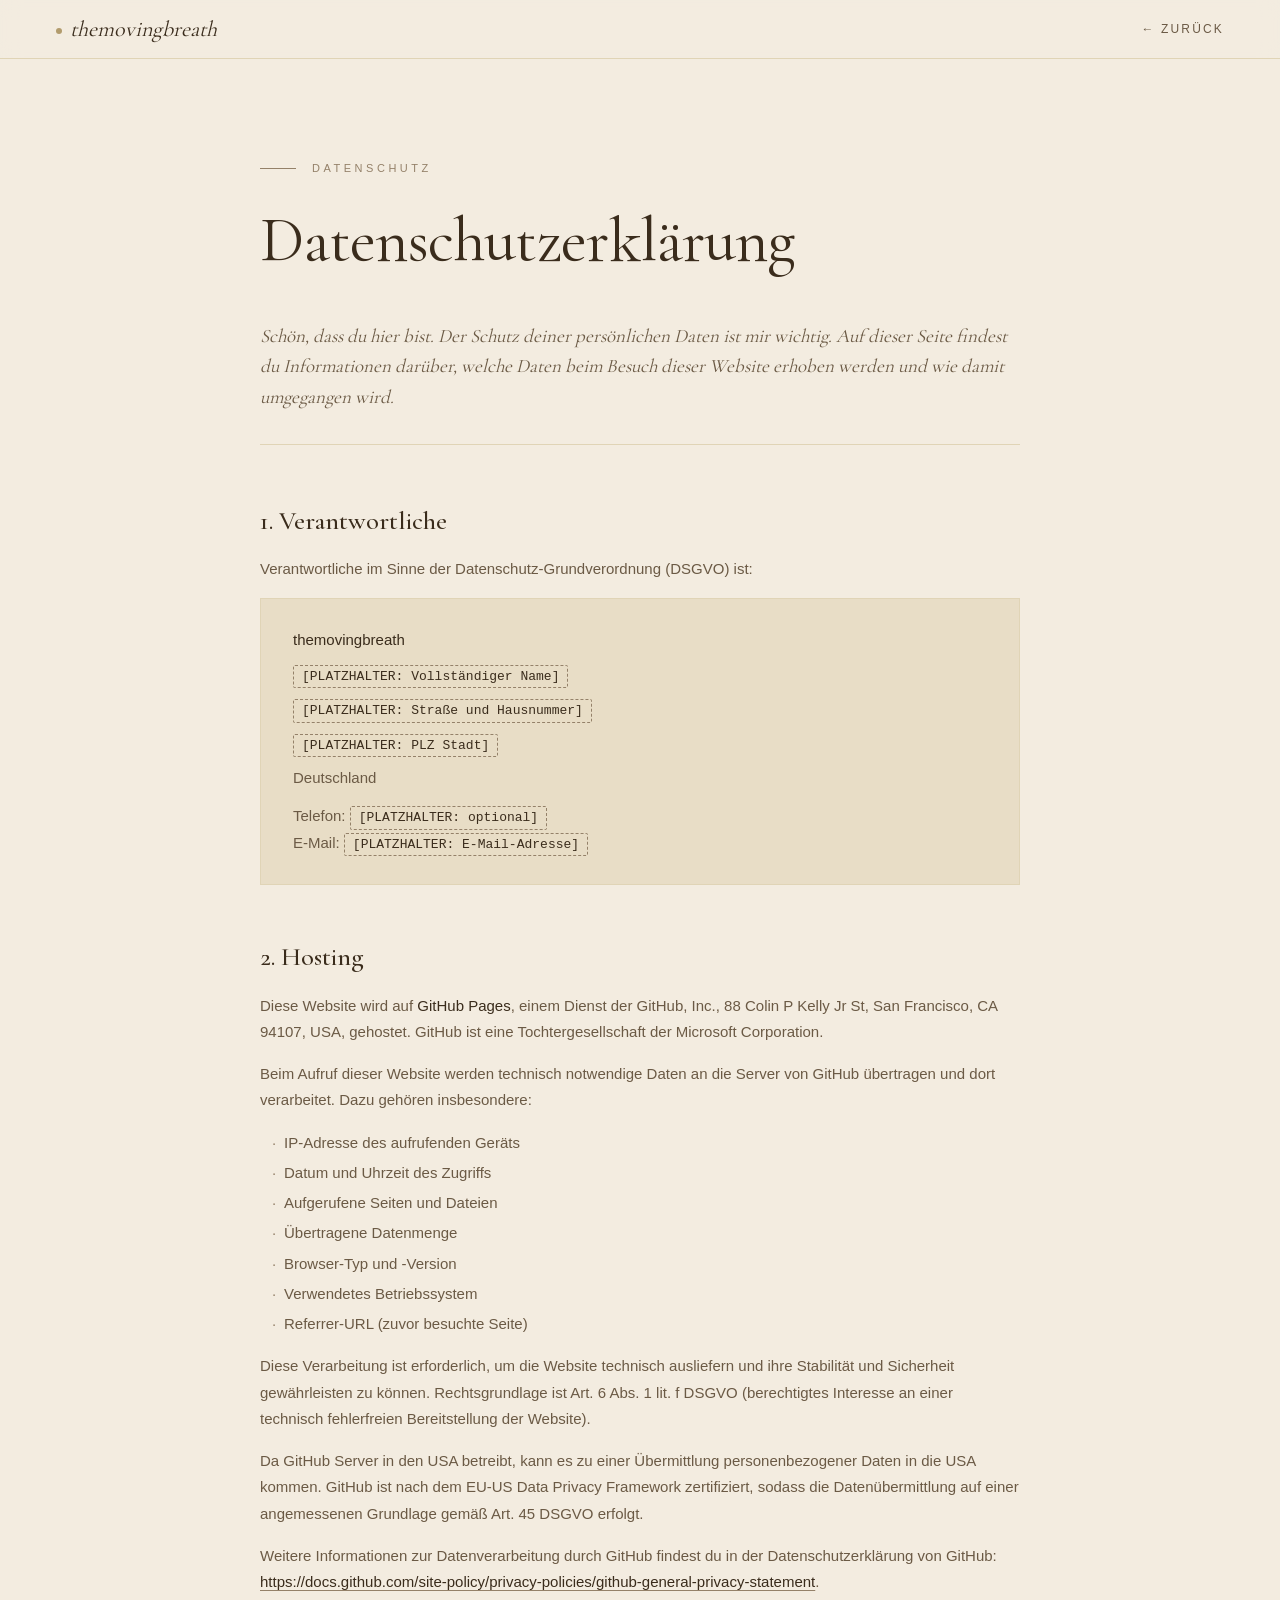
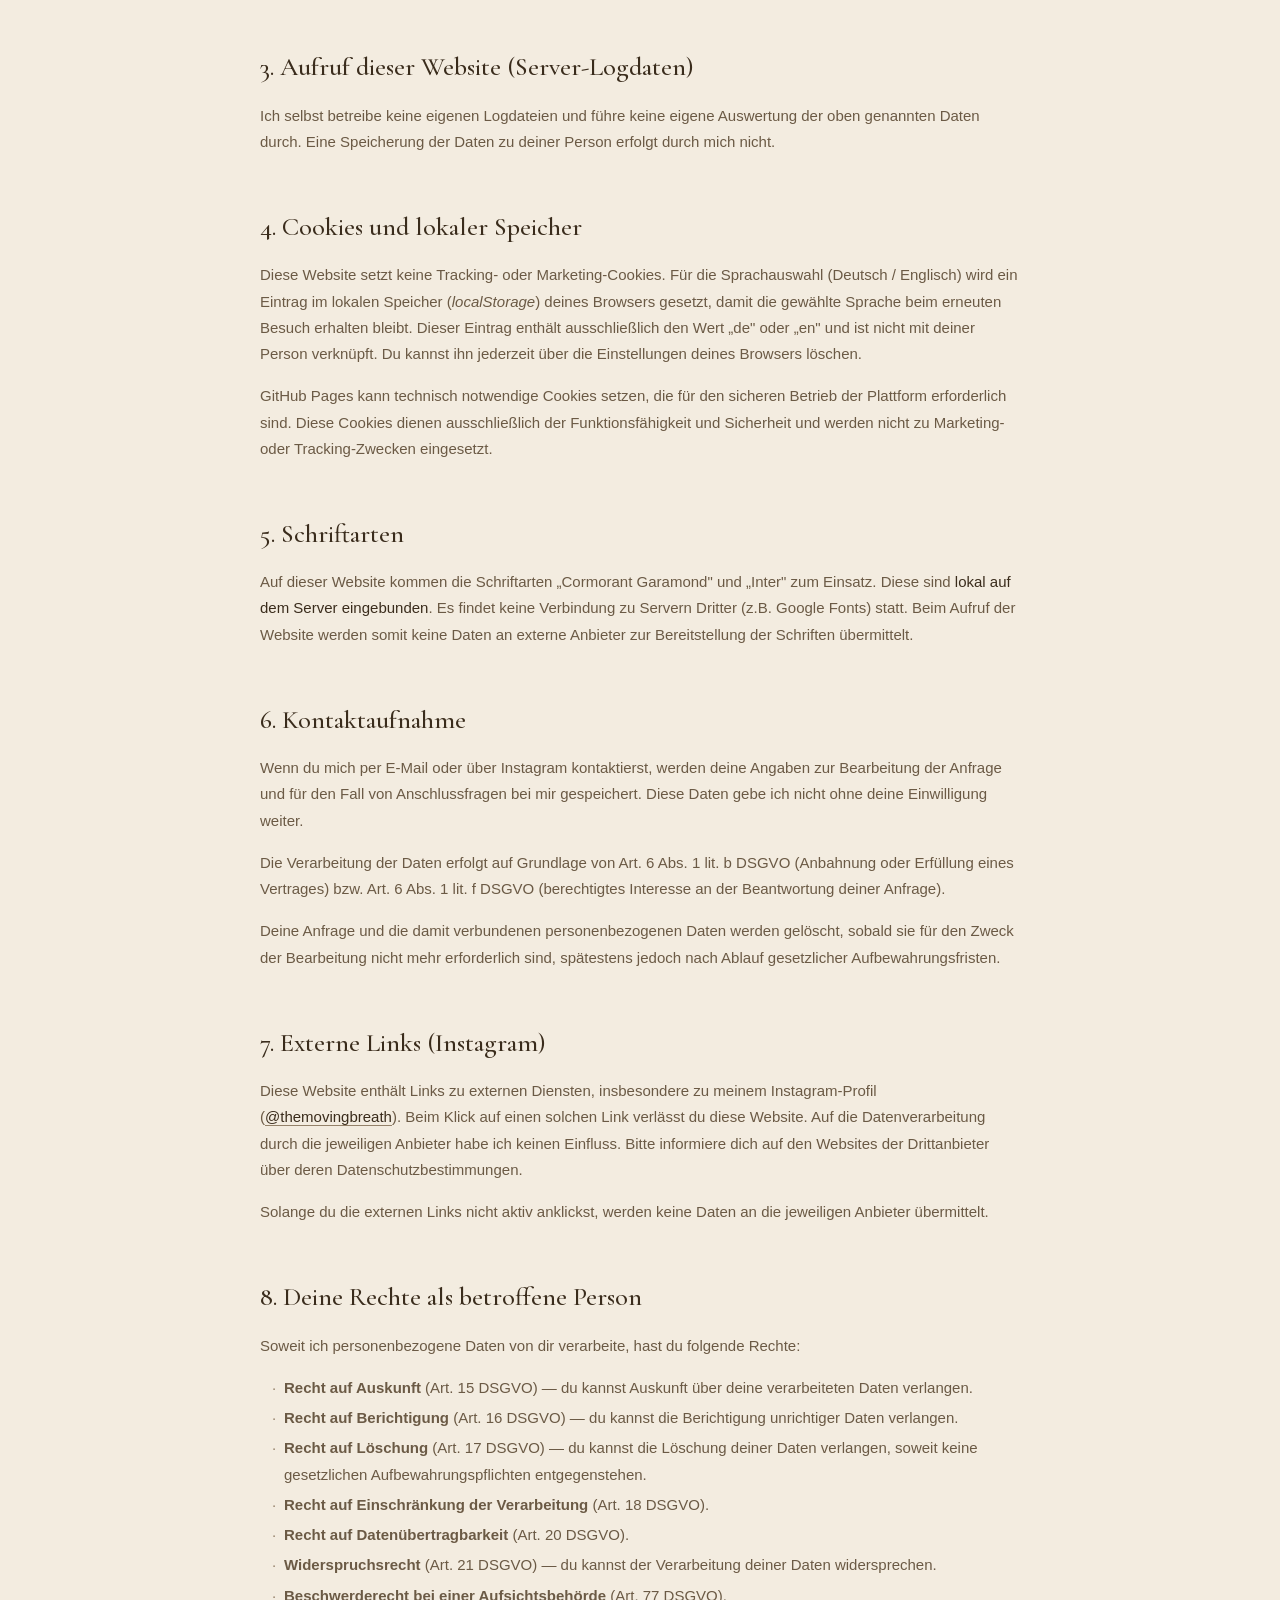
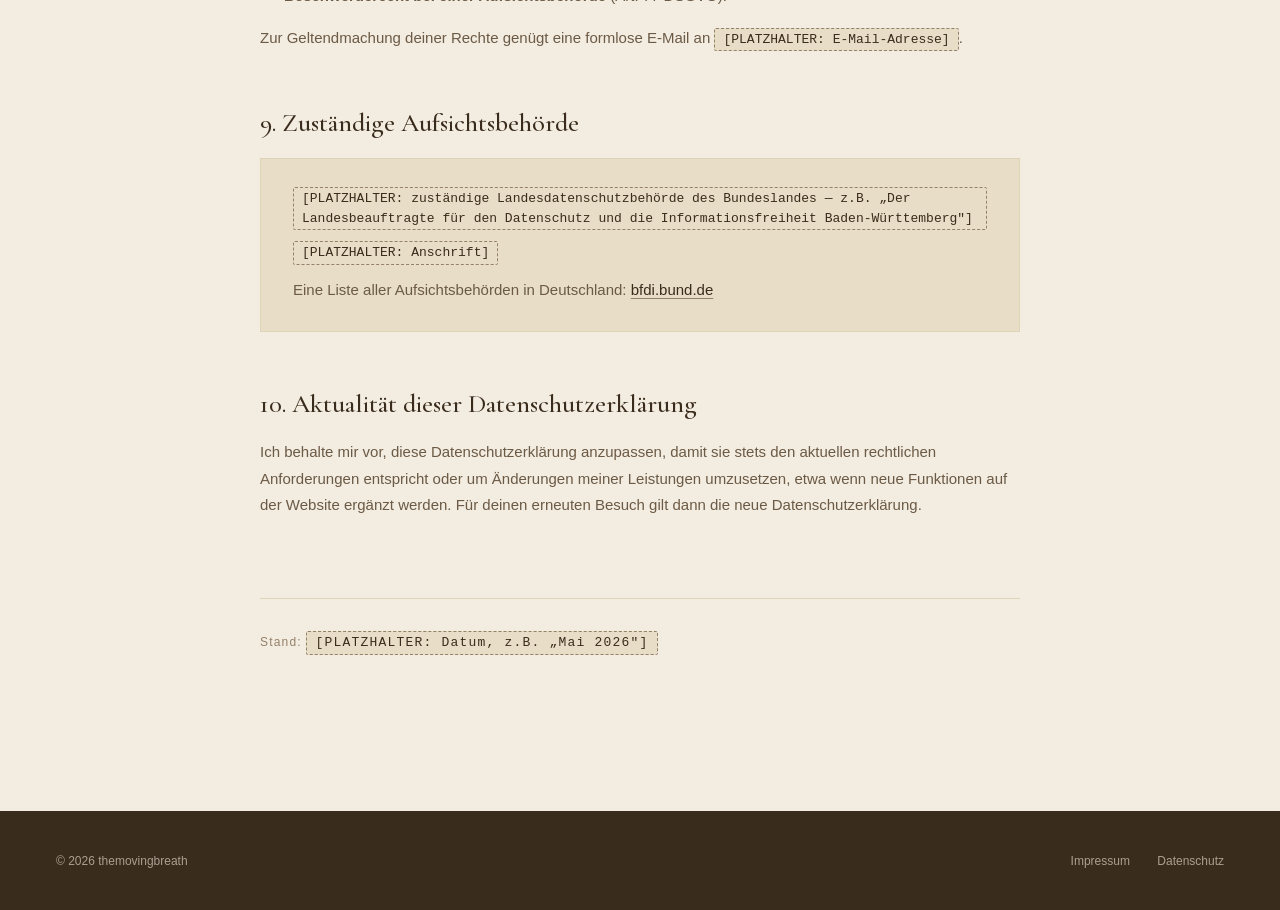
==== datenschutz.html @ 84fab608 "Initial commit: themovingbreath landing page Static GitHub Pages site for Lu's yoga & breathwork cla" ====
<!DOCTYPE html>
<html lang="de">
<head>
<meta charset="UTF-8" />
<meta name="viewport" content="width=device-width, initial-scale=1.0" />
<title>Datenschutzerklärung — themovingbreath</title>
<style>
  @font-face { font-family: 'Cormorant Garamond'; font-style: normal; font-weight: 400; font-display: swap; src: url('fonts/cormorant-garamond-400.woff2') format('woff2'); }
  @font-face { font-family: 'Cormorant Garamond'; font-style: normal; font-weight: 500; font-display: swap; src: url('fonts/cormorant-garamond-500.woff2') format('woff2'); }
  @font-face { font-family: 'Cormorant Garamond'; font-style: normal; font-weight: 600; font-display: swap; src: url('fonts/cormorant-garamond-600.woff2') format('woff2'); }
  @font-face { font-family: 'Inter'; font-style: normal; font-weight: 300; font-display: swap; src: url('fonts/inter-300.woff2') format('woff2'); }
  @font-face { font-family: 'Inter'; font-style: normal; font-weight: 400; font-display: swap; src: url('fonts/inter-400.woff2') format('woff2'); }
  @font-face { font-family: 'Inter'; font-style: normal; font-weight: 500; font-display: swap; src: url('fonts/inter-500.woff2') format('woff2'); }

  :root {
    --paper:       #f3ece0;
    --paper-warm:  #e8ddc6;
    --tan:         #b29c6d;
    --ink:         #3a2c1c;
    --ink-soft:    #6b5a45;
    --ink-mute:    #948169;
    --line-soft:   #e0d4b6;
  }

  * { margin: 0; padding: 0; box-sizing: border-box; }

  body {
    font-family: 'Inter', sans-serif;
    background: var(--paper);
    color: var(--ink);
    line-height: 1.7;
    font-weight: 300;
    min-height: 100vh;
    display: flex;
    flex-direction: column;
  }

  body::before {
    content: '';
    position: fixed;
    inset: 0;
    pointer-events: none;
    opacity: 0.32;
    background-image: url("data:image/svg+xml,%3Csvg viewBox='0 0 200 200' xmlns='http://www.w3.org/2000/svg'%3E%3Cfilter id='n'%3E%3CfeTurbulence type='fractalNoise' baseFrequency='0.9' numOctaves='2' stitchTiles='stitch'/%3E%3CfeColorMatrix values='0 0 0 0 0.22 0 0 0 0 0.17 0 0 0 0 0.11 0 0 0 0.05 0'/%3E%3Crect width='100%25' height='100%25' filter='url(%23n)'/%3E%3C/svg%3E");
    z-index: 1;
  }

  .wordmark {
    font-family: 'Cormorant Garamond', serif;
    font-style: italic;
    font-weight: 400;
    font-size: 22px;
    color: var(--ink);
    text-decoration: none;
    display: inline-flex;
    align-items: baseline;
    gap: 4px;
    line-height: 1;
  }

  .wordmark::before {
    content: '';
    display: inline-block;
    width: 6px;
    height: 6px;
    border-radius: 50%;
    background: var(--tan);
    transform: translateY(-2px);
    margin-right: 4px;
  }

  header {
    position: sticky;
    top: 0;
    z-index: 100;
    padding: 18px 56px;
    display: flex;
    justify-content: space-between;
    align-items: center;
    backdrop-filter: blur(10px);
    background: rgba(243, 236, 224, 0.86);
    border-bottom: 1px solid var(--line-soft);
  }

  .nav-back {
    color: var(--ink-soft);
    text-decoration: none;
    font-size: 12px;
    letter-spacing: 0.18em;
    text-transform: uppercase;
    font-weight: 400;
    transition: color 0.3s ease;
    display: inline-flex;
    align-items: center;
    gap: 8px;
  }

  .nav-back:hover { color: var(--ink); }

  main {
    flex: 1;
    padding: 100px 56px 140px;
    position: relative;
    z-index: 2;
  }

  .legal-container { max-width: 760px; margin: 0 auto; }

  .legal-eyebrow {
    font-size: 11px;
    letter-spacing: 0.32em;
    text-transform: uppercase;
    color: var(--ink-mute);
    margin-bottom: 28px;
    display: flex;
    align-items: center;
    gap: 16px;
  }

  .legal-eyebrow::before {
    content: '';
    width: 36px;
    height: 1px;
    background: var(--ink-mute);
  }

  h1 {
    font-family: 'Cormorant Garamond', serif;
    font-weight: 400;
    font-size: clamp(44px, 5.5vw, 64px);
    line-height: 1.05;
    letter-spacing: -0.015em;
    color: var(--ink);
    margin-bottom: 48px;
  }

  .intro {
    font-family: 'Cormorant Garamond', serif;
    font-style: italic;
    font-size: 19px;
    line-height: 1.6;
    color: var(--ink-soft);
    margin-bottom: 60px;
    padding-bottom: 32px;
    border-bottom: 1px solid var(--line-soft);
  }

  h2 {
    font-family: 'Cormorant Garamond', serif;
    font-weight: 500;
    font-size: 26px;
    color: var(--ink);
    margin-top: 56px;
    margin-bottom: 20px;
    line-height: 1.2;
  }

  h2:first-of-type { margin-top: 0; }

  p {
    font-size: 15px;
    line-height: 1.75;
    color: var(--ink-soft);
    margin-bottom: 16px;
  }

  p strong { color: var(--ink); font-weight: 500; }

  ul {
    list-style: none;
    margin-bottom: 16px;
    padding-left: 4px;
  }

  ul li {
    font-size: 15px;
    line-height: 1.75;
    color: var(--ink-soft);
    padding-left: 20px;
    position: relative;
    margin-bottom: 4px;
  }

  ul li::before {
    content: '·';
    position: absolute;
    left: 8px;
    color: var(--ink-mute);
  }

  .placeholder {
    background: var(--paper-warm);
    border: 1px dashed var(--ink-mute);
    padding: 1px 8px;
    font-family: 'Inter', monospace;
    font-size: 13px;
    color: var(--ink);
    border-radius: 2px;
    display: inline-block;
    line-height: 1.5;
  }

  .legal-block {
    padding: 28px 32px;
    background: var(--paper-warm);
    border: 1px solid var(--line-soft);
    margin-bottom: 24px;
  }

  .legal-block p { margin-bottom: 8px; }
  .legal-block p:last-child { margin-bottom: 0; }

  a {
    color: var(--ink);
    text-decoration: underline;
    text-decoration-color: var(--ink-mute);
    text-underline-offset: 3px;
    transition: text-decoration-color 0.3s ease;
  }

  a:hover { text-decoration-color: var(--ink); }

  .last-update {
    margin-top: 80px;
    padding-top: 32px;
    border-top: 1px solid var(--line-soft);
    font-size: 12px;
    color: var(--ink-mute);
    letter-spacing: 0.1em;
  }

  footer {
    background: var(--ink);
    color: var(--paper);
    padding: 40px 56px;
    position: relative;
    z-index: 2;
    font-size: 12px;
    color: rgba(243, 236, 224, 0.6);
    display: flex;
    justify-content: space-between;
    align-items: center;
  }

  footer a {
    color: rgba(243, 236, 224, 0.6);
    text-decoration: none;
    margin-left: 24px;
  }

  footer a:hover { color: var(--paper); }

  @media (max-width: 700px) {
    header { padding: 14px 24px; }
    main { padding: 60px 24px 80px; }
    h1 { font-size: 36px; margin-bottom: 32px; }
    h2 { font-size: 22px; margin-top: 40px; }
    .intro { font-size: 17px; }
    .legal-block { padding: 20px 22px; }
    footer { padding: 24px; flex-direction: column; gap: 12px; text-align: center; }
    footer a { margin: 0 12px; }
  }
</style>
</head>
<body>

<header>
  <a href="index.html" class="wordmark">themovingbreath</a>
  <a href="index.html" class="nav-back">← Zurück</a>
</header>

<main>
  <div class="legal-container">
    <div class="legal-eyebrow">Datenschutz</div>
    <h1>Datenschutz&shy;erklärung</h1>

    <p class="intro">
      Schön, dass du hier bist. Der Schutz deiner persönlichen Daten ist mir wichtig. Auf dieser Seite findest du Informationen darüber, welche Daten beim Besuch dieser Website erhoben werden und wie damit umgegangen wird.
    </p>

    <h2>1. Verantwortliche</h2>
    <p>
      Verantwortliche im Sinne der Datenschutz-Grundverordnung (DSGVO) ist:
    </p>
    <div class="legal-block">
      <p><strong>themovingbreath</strong></p>
      <p><span class="placeholder">[PLATZHALTER: Vollständiger Name]</span></p>
      <p><span class="placeholder">[PLATZHALTER: Straße und Hausnummer]</span></p>
      <p><span class="placeholder">[PLATZHALTER: PLZ Stadt]</span></p>
      <p>Deutschland</p>
      <p style="margin-top: 12px;">
        Telefon: <span class="placeholder">[PLATZHALTER: optional]</span><br>
        E-Mail: <span class="placeholder">[PLATZHALTER: E-Mail-Adresse]</span>
      </p>
    </div>

    <h2>2. Hosting</h2>
    <p>
      Diese Website wird auf <strong>GitHub Pages</strong>, einem Dienst der GitHub, Inc., 88 Colin P Kelly Jr St, San Francisco, CA 94107, USA, gehostet. GitHub ist eine Tochtergesellschaft der Microsoft Corporation.
    </p>
    <p>
      Beim Aufruf dieser Website werden technisch notwendige Daten an die Server von GitHub übertragen und dort verarbeitet. Dazu gehören insbesondere:
    </p>
    <ul>
      <li>IP-Adresse des aufrufenden Geräts</li>
      <li>Datum und Uhrzeit des Zugriffs</li>
      <li>Aufgerufene Seiten und Dateien</li>
      <li>Übertragene Datenmenge</li>
      <li>Browser-Typ und -Version</li>
      <li>Verwendetes Betriebssystem</li>
      <li>Referrer-URL (zuvor besuchte Seite)</li>
    </ul>
    <p>
      Diese Verarbeitung ist erforderlich, um die Website technisch ausliefern und ihre Stabilität und Sicherheit gewährleisten zu können. Rechtsgrundlage ist Art. 6 Abs. 1 lit. f DSGVO (berechtigtes Interesse an einer technisch fehlerfreien Bereitstellung der Website).
    </p>
    <p>
      Da GitHub Server in den USA betreibt, kann es zu einer Übermittlung personenbezogener Daten in die USA kommen. GitHub ist nach dem EU-US Data Privacy Framework zertifiziert, sodass die Datenübermittlung auf einer angemessenen Grundlage gemäß Art. 45 DSGVO erfolgt.
    </p>
    <p>
      Weitere Informationen zur Datenverarbeitung durch GitHub findest du in der Datenschutzerklärung von GitHub:
      <a href="https://docs.github.com/site-policy/privacy-policies/github-general-privacy-statement" target="_blank" rel="noopener">https://docs.github.com/site-policy/privacy-policies/github-general-privacy-statement</a>.
    </p>

    <h2>3. Aufruf dieser Website (Server-Logdaten)</h2>
    <p>
      Ich selbst betreibe keine eigenen Logdateien und führe keine eigene Auswertung der oben genannten Daten durch. Eine Speicherung der Daten zu deiner Person erfolgt durch mich nicht.
    </p>

    <h2>4. Cookies und lokaler Speicher</h2>
    <p>
      Diese Website setzt keine Tracking- oder Marketing-Cookies. Für die Sprachauswahl (Deutsch / Englisch) wird ein Eintrag im lokalen Speicher (<em>localStorage</em>) deines Browsers gesetzt, damit die gewählte Sprache beim erneuten Besuch erhalten bleibt. Dieser Eintrag enthält ausschließlich den Wert „de" oder „en" und ist nicht mit deiner Person verknüpft. Du kannst ihn jederzeit über die Einstellungen deines Browsers löschen.
    </p>
    <p>
      GitHub Pages kann technisch notwendige Cookies setzen, die für den sicheren Betrieb der Plattform erforderlich sind. Diese Cookies dienen ausschließlich der Funktionsfähigkeit und Sicherheit und werden nicht zu Marketing- oder Tracking-Zwecken eingesetzt.
    </p>

    <h2>5. Schriftarten</h2>
    <p>
      Auf dieser Website kommen die Schriftarten „Cormorant Garamond" und „Inter" zum Einsatz. Diese sind <strong>lokal auf dem Server eingebunden</strong>. Es findet keine Verbindung zu Servern Dritter (z.B. Google Fonts) statt. Beim Aufruf der Website werden somit keine Daten an externe Anbieter zur Bereitstellung der Schriften übermittelt.
    </p>

    <h2>6. Kontaktaufnahme</h2>
    <p>
      Wenn du mich per E-Mail oder über Instagram kontaktierst, werden deine Angaben zur Bearbeitung der Anfrage und für den Fall von Anschlussfragen bei mir gespeichert. Diese Daten gebe ich nicht ohne deine Einwilligung weiter.
    </p>
    <p>
      Die Verarbeitung der Daten erfolgt auf Grundlage von Art. 6 Abs. 1 lit. b DSGVO (Anbahnung oder Erfüllung eines Vertrages) bzw. Art. 6 Abs. 1 lit. f DSGVO (berechtigtes Interesse an der Beantwortung deiner Anfrage).
    </p>
    <p>
      Deine Anfrage und die damit verbundenen personenbezogenen Daten werden gelöscht, sobald sie für den Zweck der Bearbeitung nicht mehr erforderlich sind, spätestens jedoch nach Ablauf gesetzlicher Aufbewahrungsfristen.
    </p>

    <h2>7. Externe Links (Instagram)</h2>
    <p>
      Diese Website enthält Links zu externen Diensten, insbesondere zu meinem Instagram-Profil (<a href="https://www.instagram.com/themovingbreath/" target="_blank" rel="noopener">@themovingbreath</a>). Beim Klick auf einen solchen Link verlässt du diese Website. Auf die Datenverarbeitung durch die jeweiligen Anbieter habe ich keinen Einfluss. Bitte informiere dich auf den Websites der Drittanbieter über deren Datenschutzbestimmungen.
    </p>
    <p>
      Solange du die externen Links nicht aktiv anklickst, werden keine Daten an die jeweiligen Anbieter übermittelt.
    </p>

    <h2>8. Deine Rechte als betroffene Person</h2>
    <p>
      Soweit ich personenbezogene Daten von dir verarbeite, hast du folgende Rechte:
    </p>
    <ul>
      <li><strong>Recht auf Auskunft</strong> (Art. 15 DSGVO) — du kannst Auskunft über deine verarbeiteten Daten verlangen.</li>
      <li><strong>Recht auf Berichtigung</strong> (Art. 16 DSGVO) — du kannst die Berichtigung unrichtiger Daten verlangen.</li>
      <li><strong>Recht auf Löschung</strong> (Art. 17 DSGVO) — du kannst die Löschung deiner Daten verlangen, soweit keine gesetzlichen Aufbewahrungspflichten entgegenstehen.</li>
      <li><strong>Recht auf Einschränkung der Verarbeitung</strong> (Art. 18 DSGVO).</li>
      <li><strong>Recht auf Datenübertragbarkeit</strong> (Art. 20 DSGVO).</li>
      <li><strong>Widerspruchsrecht</strong> (Art. 21 DSGVO) — du kannst der Verarbeitung deiner Daten widersprechen.</li>
      <li><strong>Beschwerderecht bei einer Aufsichtsbehörde</strong> (Art. 77 DSGVO).</li>
    </ul>
    <p>
      Zur Geltendmachung deiner Rechte genügt eine formlose E-Mail an <span class="placeholder">[PLATZHALTER: E-Mail-Adresse]</span>.
    </p>

    <h2>9. Zuständige Aufsichtsbehörde</h2>
    <div class="legal-block">
      <p><span class="placeholder">[PLATZHALTER: zuständige Landesdatenschutzbehörde des Bundeslandes — z.B. „Der Landesbeauftragte für den Datenschutz und die Informationsfreiheit Baden-Württemberg"]</span></p>
      <p><span class="placeholder">[PLATZHALTER: Anschrift]</span></p>
      <p style="margin-top: 12px;">
        Eine Liste aller Aufsichtsbehörden in Deutschland: <a href="https://www.bfdi.bund.de/DE/Service/Anschriften/Laender/Laender-node.html" target="_blank" rel="noopener">bfdi.bund.de</a>
      </p>
    </div>

    <h2>10. Aktualität dieser Datenschutzerklärung</h2>
    <p>
      Ich behalte mir vor, diese Datenschutzerklärung anzupassen, damit sie stets den aktuellen rechtlichen Anforderungen entspricht oder um Änderungen meiner Leistungen umzusetzen, etwa wenn neue Funktionen auf der Website ergänzt werden. Für deinen erneuten Besuch gilt dann die neue Datenschutzerklärung.
    </p>

    <p class="last-update">
      Stand: <span class="placeholder">[PLATZHALTER: Datum, z.B. „Mai 2026"]</span>
    </p>
  </div>
</main>

<footer>
  <span>© 2026 themovingbreath</span>
  <span>
    <a href="impressum.html">Impressum</a>
    <a href="datenschutz.html">Datenschutz</a>
  </span>
</footer>

</body>
</html>
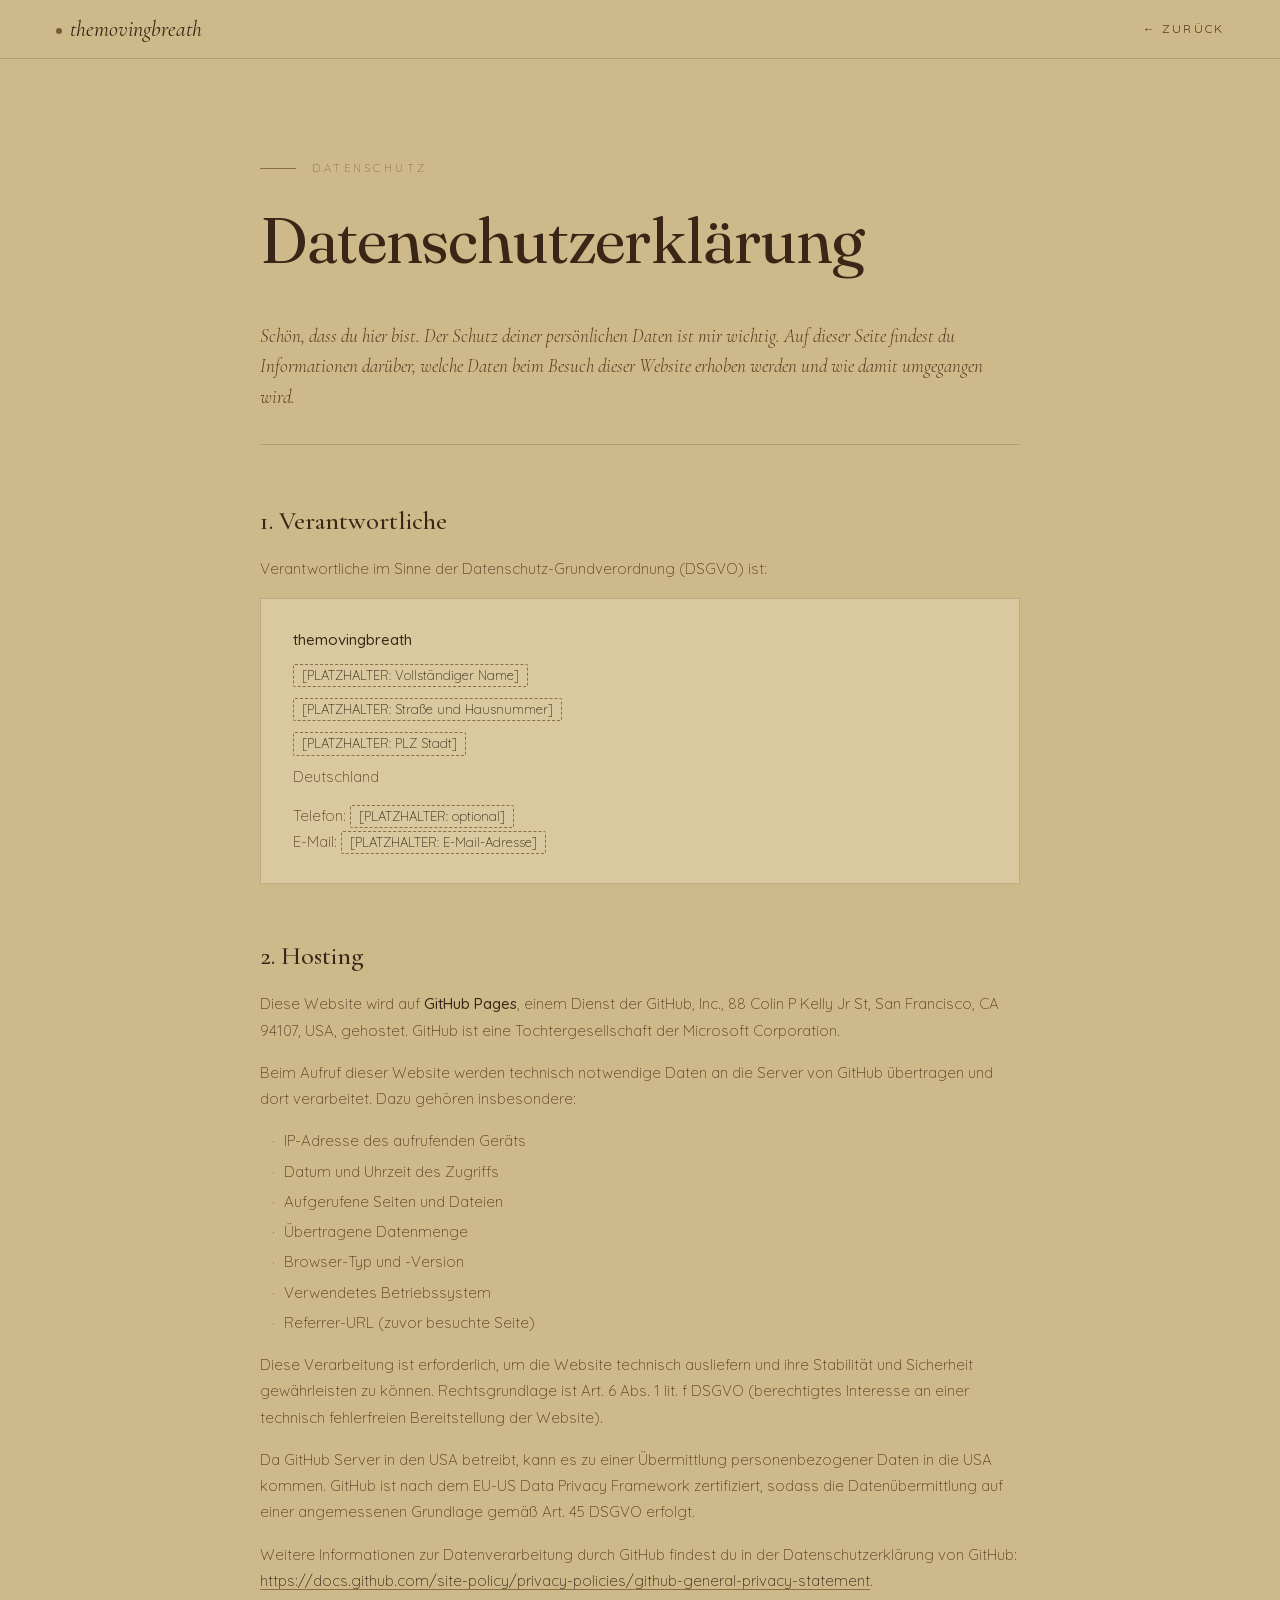
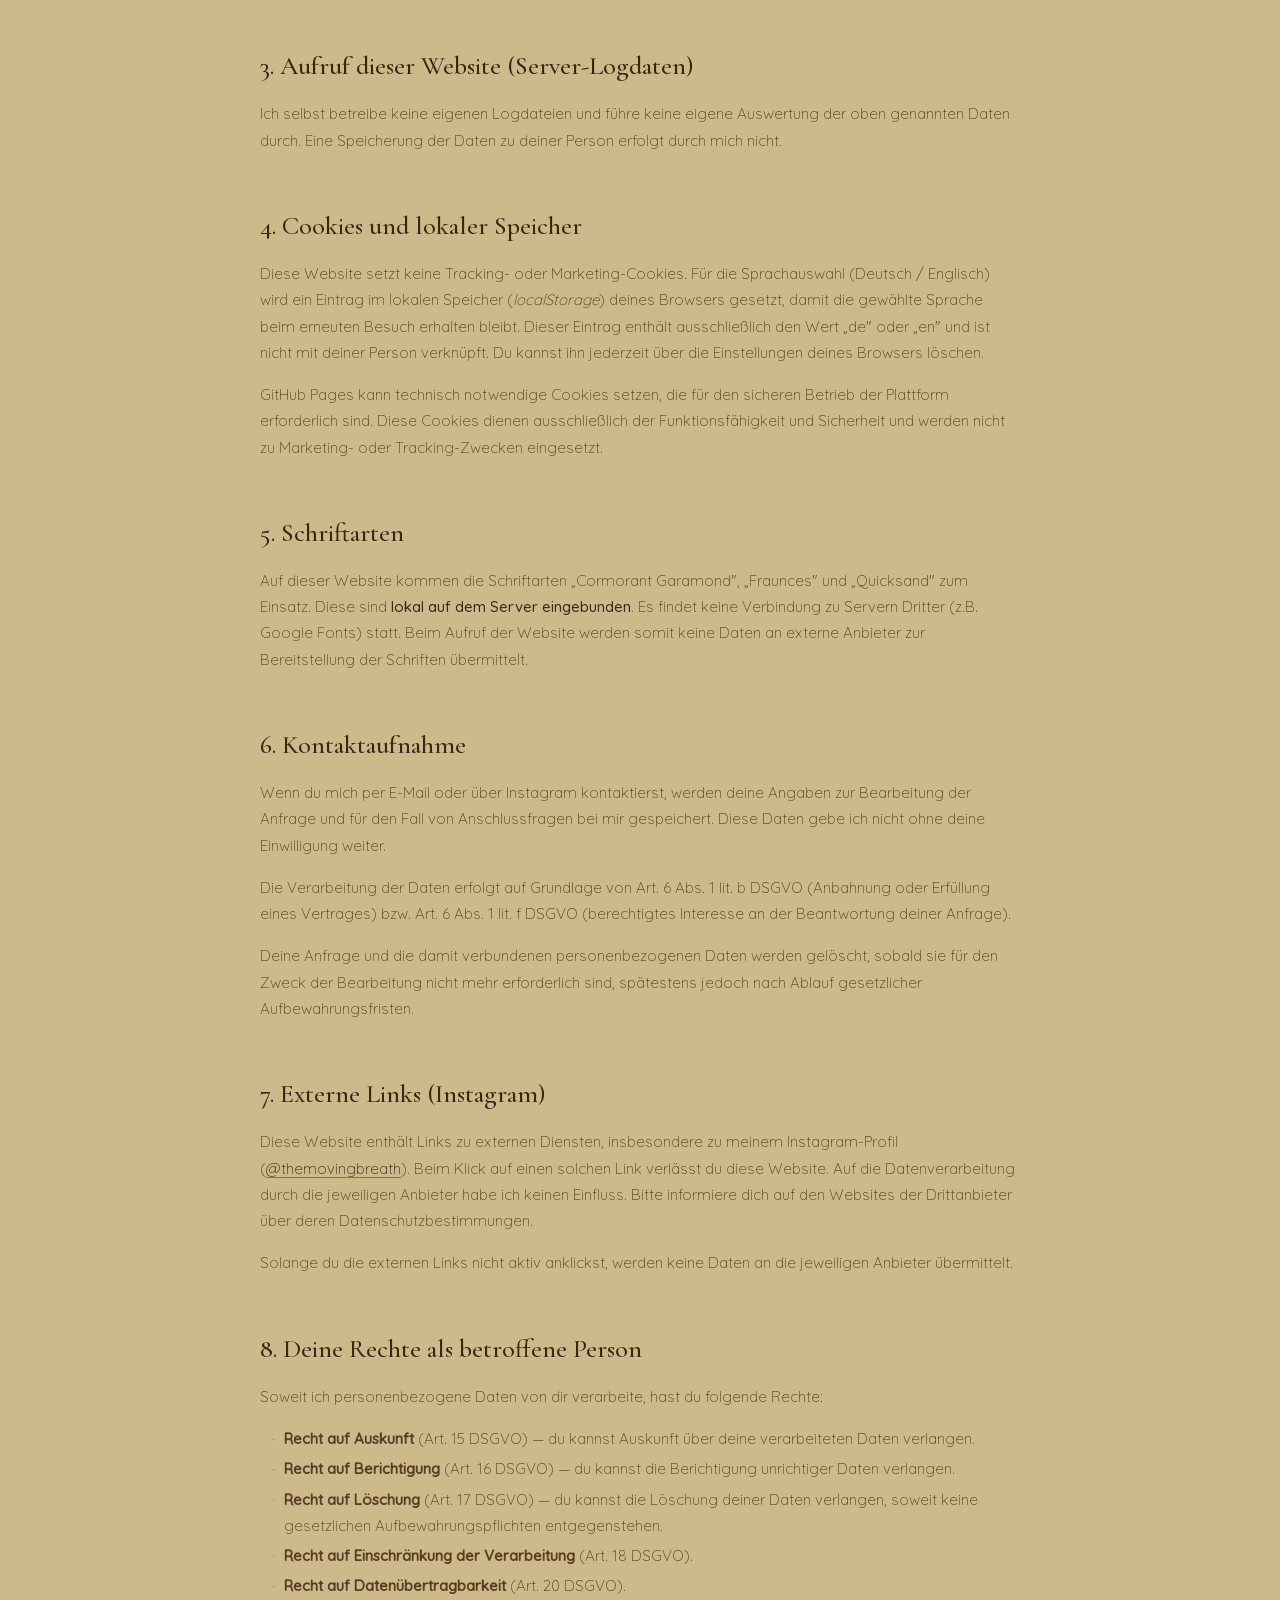
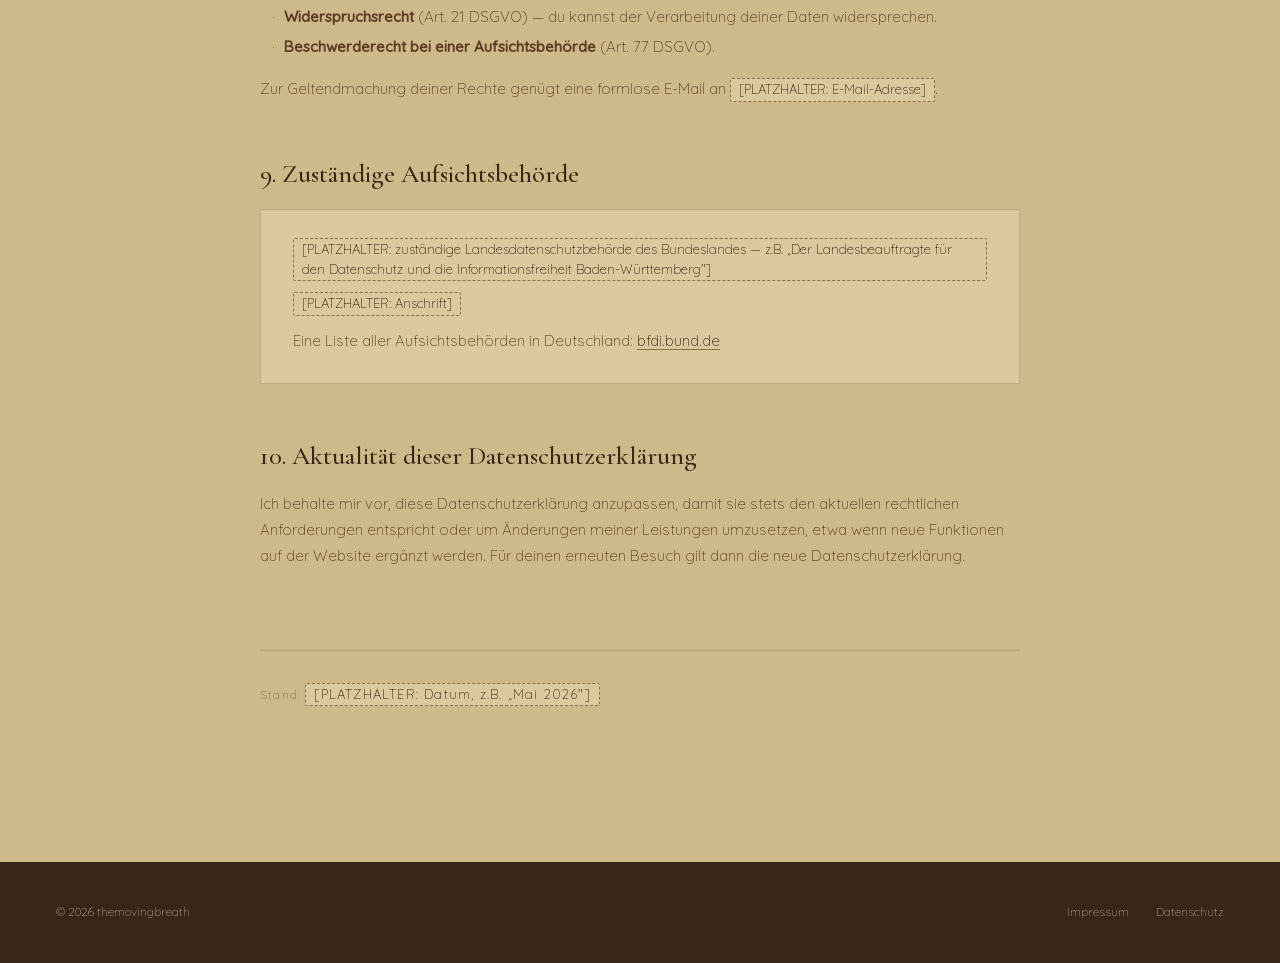
==== commit 66df4040: "Aktuelle Website-Version: selbst gehostete Fonts, neue Bilder, Rechtsseiten angepasst - index.html a" ====
--- a/datenschutz.html
+++ b/datenschutz.html
@@ -4,28 +4,47 @@
 <meta charset="UTF-8" />
 <meta name="viewport" content="width=device-width, initial-scale=1.0" />
 <title>Datenschutzerklärung — themovingbreath</title>
+<link rel="icon" type="image/png" href="files/logo.png" />
 <style>
-  @font-face { font-family: 'Cormorant Garamond'; font-style: normal; font-weight: 400; font-display: swap; src: url('fonts/cormorant-garamond-400.woff2') format('woff2'); }
-  @font-face { font-family: 'Cormorant Garamond'; font-style: normal; font-weight: 500; font-display: swap; src: url('fonts/cormorant-garamond-500.woff2') format('woff2'); }
-  @font-face { font-family: 'Cormorant Garamond'; font-style: normal; font-weight: 600; font-display: swap; src: url('fonts/cormorant-garamond-600.woff2') format('woff2'); }
-  @font-face { font-family: 'Inter'; font-style: normal; font-weight: 300; font-display: swap; src: url('fonts/inter-300.woff2') format('woff2'); }
-  @font-face { font-family: 'Inter'; font-style: normal; font-weight: 400; font-display: swap; src: url('fonts/inter-400.woff2') format('woff2'); }
-  @font-face { font-family: 'Inter'; font-style: normal; font-weight: 500; font-display: swap; src: url('fonts/inter-500.woff2') format('woff2'); }
+@font-face{font-family:'Cormorant Garamond';font-style:italic;font-weight:300;font-display:swap;src:url('fonts/cormorant-garamond-300-italic-latin-ext.woff2') format('woff2');unicode-range:U+0100-02BA, U+02BD-02C5, U+02C7-02CC, U+02CE-02D7, U+02DD-02FF, U+0304, U+0308, U+0329, U+1D00-1DBF, U+1E00-1E9F, U+1EF2-1EFF, U+2020, U+20A0-20AB, U+20AD-20C0, U+2113, U+2C60-2C7F, U+A720-A7FF;}
+@font-face{font-family:'Cormorant Garamond';font-style:italic;font-weight:300;font-display:swap;src:url('fonts/cormorant-garamond-300-italic-latin.woff2') format('woff2');unicode-range:U+0000-00FF, U+0131, U+0152-0153, U+02BB-02BC, U+02C6, U+02DA, U+02DC, U+0304, U+0308, U+0329, U+2000-206F, U+20AC, U+2122, U+2191, U+2193, U+2212, U+2215, U+FEFF, U+FFFD;}
+@font-face{font-family:'Cormorant Garamond';font-style:italic;font-weight:400;font-display:swap;src:url('fonts/cormorant-garamond-400-italic-latin-ext.woff2') format('woff2');unicode-range:U+0100-02BA, U+02BD-02C5, U+02C7-02CC, U+02CE-02D7, U+02DD-02FF, U+0304, U+0308, U+0329, U+1D00-1DBF, U+1E00-1E9F, U+1EF2-1EFF, U+2020, U+20A0-20AB, U+20AD-20C0, U+2113, U+2C60-2C7F, U+A720-A7FF;}
+@font-face{font-family:'Cormorant Garamond';font-style:italic;font-weight:400;font-display:swap;src:url('fonts/cormorant-garamond-400-italic-latin.woff2') format('woff2');unicode-range:U+0000-00FF, U+0131, U+0152-0153, U+02BB-02BC, U+02C6, U+02DA, U+02DC, U+0304, U+0308, U+0329, U+2000-206F, U+20AC, U+2122, U+2191, U+2193, U+2212, U+2215, U+FEFF, U+FFFD;}
+@font-face{font-family:'Cormorant Garamond';font-style:normal;font-weight:300;font-display:swap;src:url('fonts/cormorant-garamond-300-normal-latin-ext.woff2') format('woff2');unicode-range:U+0100-02BA, U+02BD-02C5, U+02C7-02CC, U+02CE-02D7, U+02DD-02FF, U+0304, U+0308, U+0329, U+1D00-1DBF, U+1E00-1E9F, U+1EF2-1EFF, U+2020, U+20A0-20AB, U+20AD-20C0, U+2113, U+2C60-2C7F, U+A720-A7FF;}
+@font-face{font-family:'Cormorant Garamond';font-style:normal;font-weight:300;font-display:swap;src:url('fonts/cormorant-garamond-300-normal-latin.woff2') format('woff2');unicode-range:U+0000-00FF, U+0131, U+0152-0153, U+02BB-02BC, U+02C6, U+02DA, U+02DC, U+0304, U+0308, U+0329, U+2000-206F, U+20AC, U+2122, U+2191, U+2193, U+2212, U+2215, U+FEFF, U+FFFD;}
+@font-face{font-family:'Cormorant Garamond';font-style:normal;font-weight:400;font-display:swap;src:url('fonts/cormorant-garamond-400-normal-latin-ext.woff2') format('woff2');unicode-range:U+0100-02BA, U+02BD-02C5, U+02C7-02CC, U+02CE-02D7, U+02DD-02FF, U+0304, U+0308, U+0329, U+1D00-1DBF, U+1E00-1E9F, U+1EF2-1EFF, U+2020, U+20A0-20AB, U+20AD-20C0, U+2113, U+2C60-2C7F, U+A720-A7FF;}
+@font-face{font-family:'Cormorant Garamond';font-style:normal;font-weight:400;font-display:swap;src:url('fonts/cormorant-garamond-400-normal-latin.woff2') format('woff2');unicode-range:U+0000-00FF, U+0131, U+0152-0153, U+02BB-02BC, U+02C6, U+02DA, U+02DC, U+0304, U+0308, U+0329, U+2000-206F, U+20AC, U+2122, U+2191, U+2193, U+2212, U+2215, U+FEFF, U+FFFD;}
+@font-face{font-family:'Cormorant Garamond';font-style:normal;font-weight:500;font-display:swap;src:url('fonts/cormorant-garamond-500-normal-latin-ext.woff2') format('woff2');unicode-range:U+0100-02BA, U+02BD-02C5, U+02C7-02CC, U+02CE-02D7, U+02DD-02FF, U+0304, U+0308, U+0329, U+1D00-1DBF, U+1E00-1E9F, U+1EF2-1EFF, U+2020, U+20A0-20AB, U+20AD-20C0, U+2113, U+2C60-2C7F, U+A720-A7FF;}
+@font-face{font-family:'Cormorant Garamond';font-style:normal;font-weight:500;font-display:swap;src:url('fonts/cormorant-garamond-500-normal-latin.woff2') format('woff2');unicode-range:U+0000-00FF, U+0131, U+0152-0153, U+02BB-02BC, U+02C6, U+02DA, U+02DC, U+0304, U+0308, U+0329, U+2000-206F, U+20AC, U+2122, U+2191, U+2193, U+2212, U+2215, U+FEFF, U+FFFD;}
+@font-face{font-family:'Fraunces';font-style:italic;font-weight:300;font-display:swap;src:url('fonts/fraunces-300-italic-latin-ext.woff2') format('woff2');unicode-range:U+0100-02BA, U+02BD-02C5, U+02C7-02CC, U+02CE-02D7, U+02DD-02FF, U+0304, U+0308, U+0329, U+1D00-1DBF, U+1E00-1E9F, U+1EF2-1EFF, U+2020, U+20A0-20AB, U+20AD-20C0, U+2113, U+2C60-2C7F, U+A720-A7FF;}
+@font-face{font-family:'Fraunces';font-style:italic;font-weight:300;font-display:swap;src:url('fonts/fraunces-300-italic-latin.woff2') format('woff2');unicode-range:U+0000-00FF, U+0131, U+0152-0153, U+02BB-02BC, U+02C6, U+02DA, U+02DC, U+0304, U+0308, U+0329, U+2000-206F, U+20AC, U+2122, U+2191, U+2193, U+2212, U+2215, U+FEFF, U+FFFD;}
+@font-face{font-family:'Fraunces';font-style:normal;font-weight:300;font-display:swap;src:url('fonts/fraunces-300-normal-latin-ext.woff2') format('woff2');unicode-range:U+0100-02BA, U+02BD-02C5, U+02C7-02CC, U+02CE-02D7, U+02DD-02FF, U+0304, U+0308, U+0329, U+1D00-1DBF, U+1E00-1E9F, U+1EF2-1EFF, U+2020, U+20A0-20AB, U+20AD-20C0, U+2113, U+2C60-2C7F, U+A720-A7FF;}
+@font-face{font-family:'Fraunces';font-style:normal;font-weight:300;font-display:swap;src:url('fonts/fraunces-300-normal-latin.woff2') format('woff2');unicode-range:U+0000-00FF, U+0131, U+0152-0153, U+02BB-02BC, U+02C6, U+02DA, U+02DC, U+0304, U+0308, U+0329, U+2000-206F, U+20AC, U+2122, U+2191, U+2193, U+2212, U+2215, U+FEFF, U+FFFD;}
+@font-face{font-family:'Fraunces';font-style:normal;font-weight:400;font-display:swap;src:url('fonts/fraunces-400-normal-latin-ext.woff2') format('woff2');unicode-range:U+0100-02BA, U+02BD-02C5, U+02C7-02CC, U+02CE-02D7, U+02DD-02FF, U+0304, U+0308, U+0329, U+1D00-1DBF, U+1E00-1E9F, U+1EF2-1EFF, U+2020, U+20A0-20AB, U+20AD-20C0, U+2113, U+2C60-2C7F, U+A720-A7FF;}
+@font-face{font-family:'Fraunces';font-style:normal;font-weight:400;font-display:swap;src:url('fonts/fraunces-400-normal-latin.woff2') format('woff2');unicode-range:U+0000-00FF, U+0131, U+0152-0153, U+02BB-02BC, U+02C6, U+02DA, U+02DC, U+0304, U+0308, U+0329, U+2000-206F, U+20AC, U+2122, U+2191, U+2193, U+2212, U+2215, U+FEFF, U+FFFD;}
+@font-face{font-family:'Fraunces';font-style:normal;font-weight:500;font-display:swap;src:url('fonts/fraunces-500-normal-latin-ext.woff2') format('woff2');unicode-range:U+0100-02BA, U+02BD-02C5, U+02C7-02CC, U+02CE-02D7, U+02DD-02FF, U+0304, U+0308, U+0329, U+1D00-1DBF, U+1E00-1E9F, U+1EF2-1EFF, U+2020, U+20A0-20AB, U+20AD-20C0, U+2113, U+2C60-2C7F, U+A720-A7FF;}
+@font-face{font-family:'Fraunces';font-style:normal;font-weight:500;font-display:swap;src:url('fonts/fraunces-500-normal-latin.woff2') format('woff2');unicode-range:U+0000-00FF, U+0131, U+0152-0153, U+02BB-02BC, U+02C6, U+02DA, U+02DC, U+0304, U+0308, U+0329, U+2000-206F, U+20AC, U+2122, U+2191, U+2193, U+2212, U+2215, U+FEFF, U+FFFD;}
+@font-face{font-family:'Quicksand';font-style:normal;font-weight:300;font-display:swap;src:url('fonts/quicksand-300-normal-latin-ext.woff2') format('woff2');unicode-range:U+0100-02BA, U+02BD-02C5, U+02C7-02CC, U+02CE-02D7, U+02DD-02FF, U+0304, U+0308, U+0329, U+1D00-1DBF, U+1E00-1E9F, U+1EF2-1EFF, U+2020, U+20A0-20AB, U+20AD-20C0, U+2113, U+2C60-2C7F, U+A720-A7FF;}
+@font-face{font-family:'Quicksand';font-style:normal;font-weight:300;font-display:swap;src:url('fonts/quicksand-300-normal-latin.woff2') format('woff2');unicode-range:U+0000-00FF, U+0131, U+0152-0153, U+02BB-02BC, U+02C6, U+02DA, U+02DC, U+0304, U+0308, U+0329, U+2000-206F, U+20AC, U+2122, U+2191, U+2193, U+2212, U+2215, U+FEFF, U+FFFD;}
+@font-face{font-family:'Quicksand';font-style:normal;font-weight:400;font-display:swap;src:url('fonts/quicksand-400-normal-latin-ext.woff2') format('woff2');unicode-range:U+0100-02BA, U+02BD-02C5, U+02C7-02CC, U+02CE-02D7, U+02DD-02FF, U+0304, U+0308, U+0329, U+1D00-1DBF, U+1E00-1E9F, U+1EF2-1EFF, U+2020, U+20A0-20AB, U+20AD-20C0, U+2113, U+2C60-2C7F, U+A720-A7FF;}
+@font-face{font-family:'Quicksand';font-style:normal;font-weight:400;font-display:swap;src:url('fonts/quicksand-400-normal-latin.woff2') format('woff2');unicode-range:U+0000-00FF, U+0131, U+0152-0153, U+02BB-02BC, U+02C6, U+02DA, U+02DC, U+0304, U+0308, U+0329, U+2000-206F, U+20AC, U+2122, U+2191, U+2193, U+2212, U+2215, U+FEFF, U+FFFD;}
+@font-face{font-family:'Quicksand';font-style:normal;font-weight:500;font-display:swap;src:url('fonts/quicksand-500-normal-latin-ext.woff2') format('woff2');unicode-range:U+0100-02BA, U+02BD-02C5, U+02C7-02CC, U+02CE-02D7, U+02DD-02FF, U+0304, U+0308, U+0329, U+1D00-1DBF, U+1E00-1E9F, U+1EF2-1EFF, U+2020, U+20A0-20AB, U+20AD-20C0, U+2113, U+2C60-2C7F, U+A720-A7FF;}
+@font-face{font-family:'Quicksand';font-style:normal;font-weight:500;font-display:swap;src:url('fonts/quicksand-500-normal-latin.woff2') format('woff2');unicode-range:U+0000-00FF, U+0131, U+0152-0153, U+02BB-02BC, U+02C6, U+02DA, U+02DC, U+0304, U+0308, U+0329, U+2000-206F, U+20AC, U+2122, U+2191, U+2193, U+2212, U+2215, U+FEFF, U+FFFD;}
 
   :root {
-    --paper:       #f3ece0;
-    --paper-warm:  #e8ddc6;
-    --tan:         #b29c6d;
-    --ink:         #3a2c1c;
-    --ink-soft:    #6b5a45;
-    --ink-mute:    #948169;
-    --line-soft:   #e0d4b6;
+    --paper:       #cdb98a;   /* warmes Tan – Seitenhintergrund */
+    --paper-warm:  #dac99e;   /* sanftes Highlight – Karten */
+    --tan:         #7a5a2e;   /* Gold-Akzent */
+    --ink:         #3a2616;   /* fast-schwarzes Braun */
+    --ink-soft:    #5b3d23;   /* warmes Braun – Fließtext */
+    --ink-mute:    #8a6f49;   /* gedämpft – Labels */
+    --line-soft:   rgba(58, 38, 22, 0.18);  /* weiche Linien */
   }
 
   * { margin: 0; padding: 0; box-sizing: border-box; }
 
   body {
-    font-family: 'Inter', sans-serif;
+    font-family: 'Quicksand', sans-serif;
     background: var(--paper);
     color: var(--ink);
     line-height: 1.7;
@@ -78,7 +97,7 @@
     justify-content: space-between;
     align-items: center;
     backdrop-filter: blur(10px);
-    background: rgba(243, 236, 224, 0.86);
+    background: rgba(205, 185, 138, 0.85);
     border-bottom: 1px solid var(--line-soft);
   }
 
@@ -125,7 +144,7 @@
   }
 
   h1 {
-    font-family: 'Cormorant Garamond', serif;
+    font-family: 'Fraunces', Georgia, serif;
     font-weight: 400;
     font-size: clamp(44px, 5.5vw, 64px);
     line-height: 1.05;
@@ -192,7 +211,7 @@
     background: var(--paper-warm);
     border: 1px dashed var(--ink-mute);
     padding: 1px 8px;
-    font-family: 'Inter', monospace;
+    font-family: 'Quicksand', monospace;
     font-size: 13px;
     color: var(--ink);
     border-radius: 2px;
@@ -336,7 +355,7 @@
 
     <h2>5. Schriftarten</h2>
     <p>
-      Auf dieser Website kommen die Schriftarten „Cormorant Garamond" und „Inter" zum Einsatz. Diese sind <strong>lokal auf dem Server eingebunden</strong>. Es findet keine Verbindung zu Servern Dritter (z.B. Google Fonts) statt. Beim Aufruf der Website werden somit keine Daten an externe Anbieter zur Bereitstellung der Schriften übermittelt.
+      Auf dieser Website kommen die Schriftarten „Cormorant Garamond", „Fraunces" und „Quicksand" zum Einsatz. Diese sind <strong>lokal auf dem Server eingebunden</strong>. Es findet keine Verbindung zu Servern Dritter (z.B. Google Fonts) statt. Beim Aufruf der Website werden somit keine Daten an externe Anbieter zur Bereitstellung der Schriften übermittelt.
     </p>
 
     <h2>6. Kontaktaufnahme</h2>
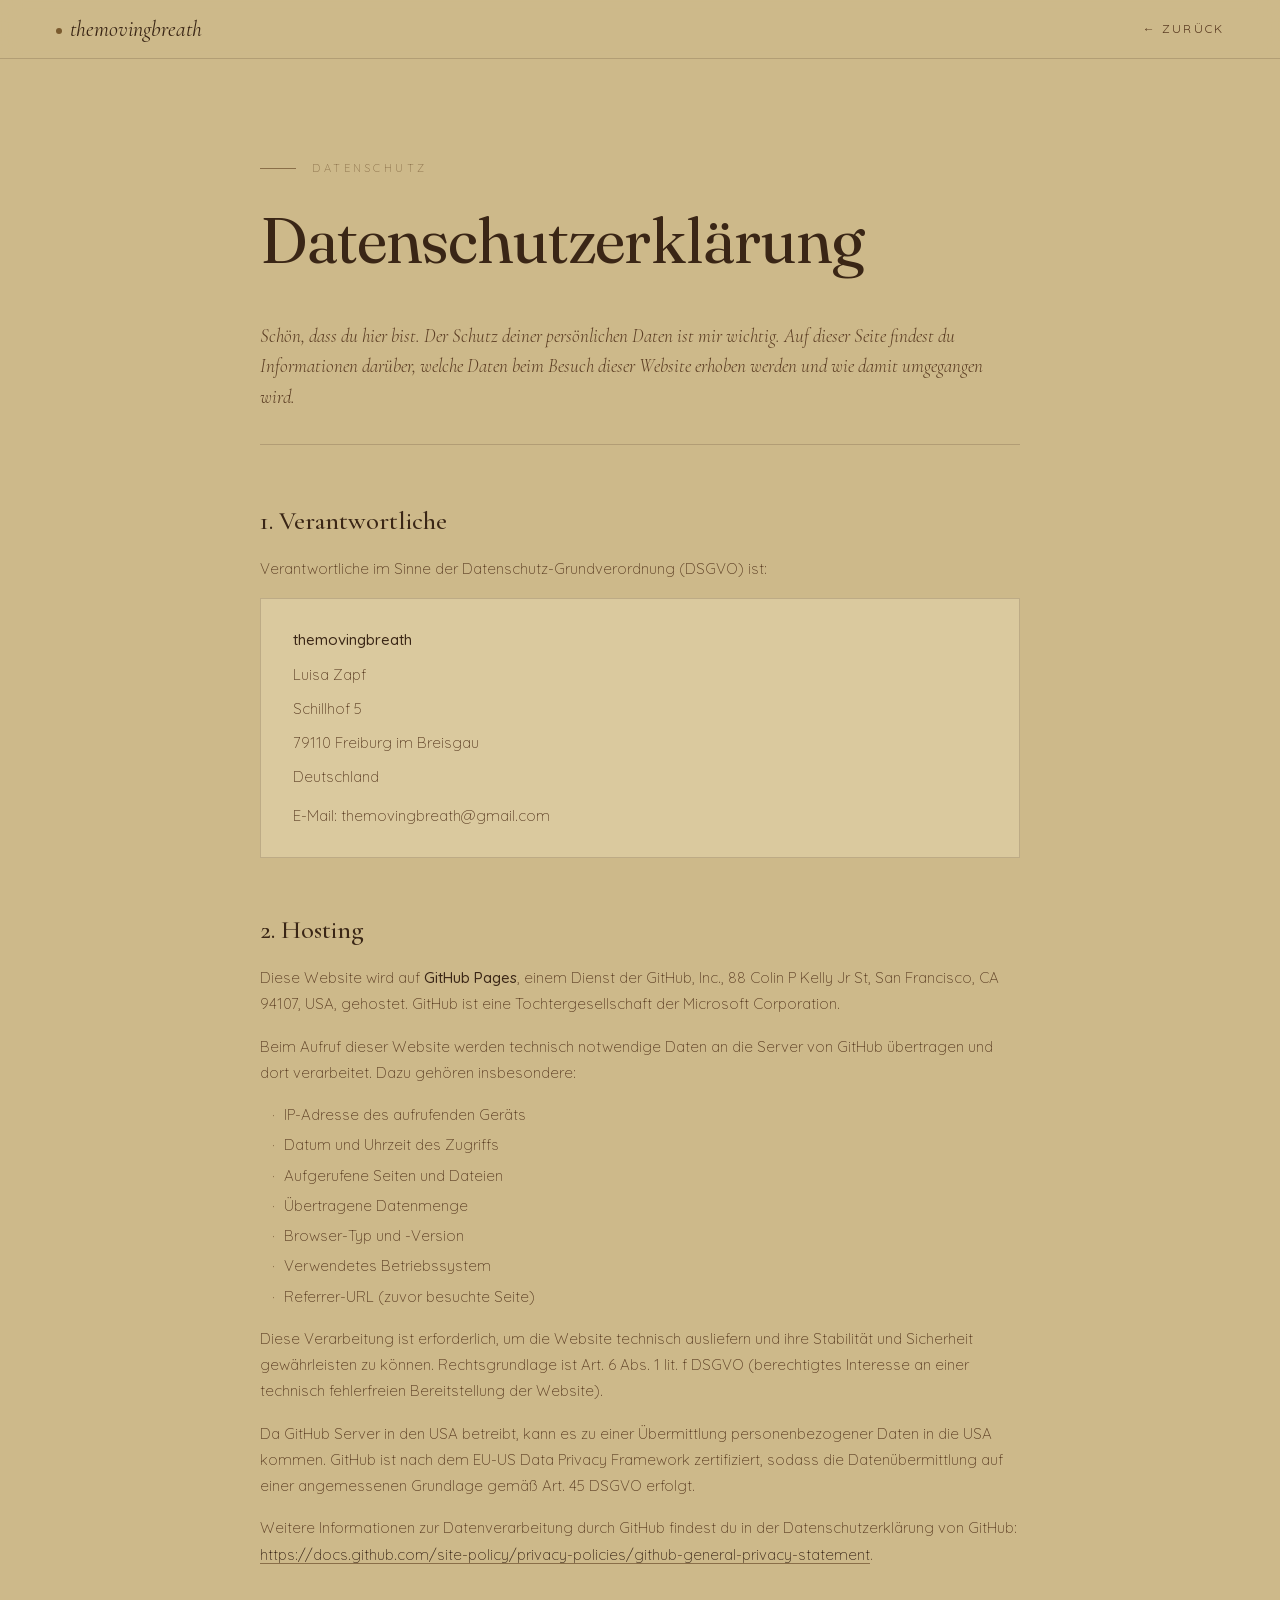
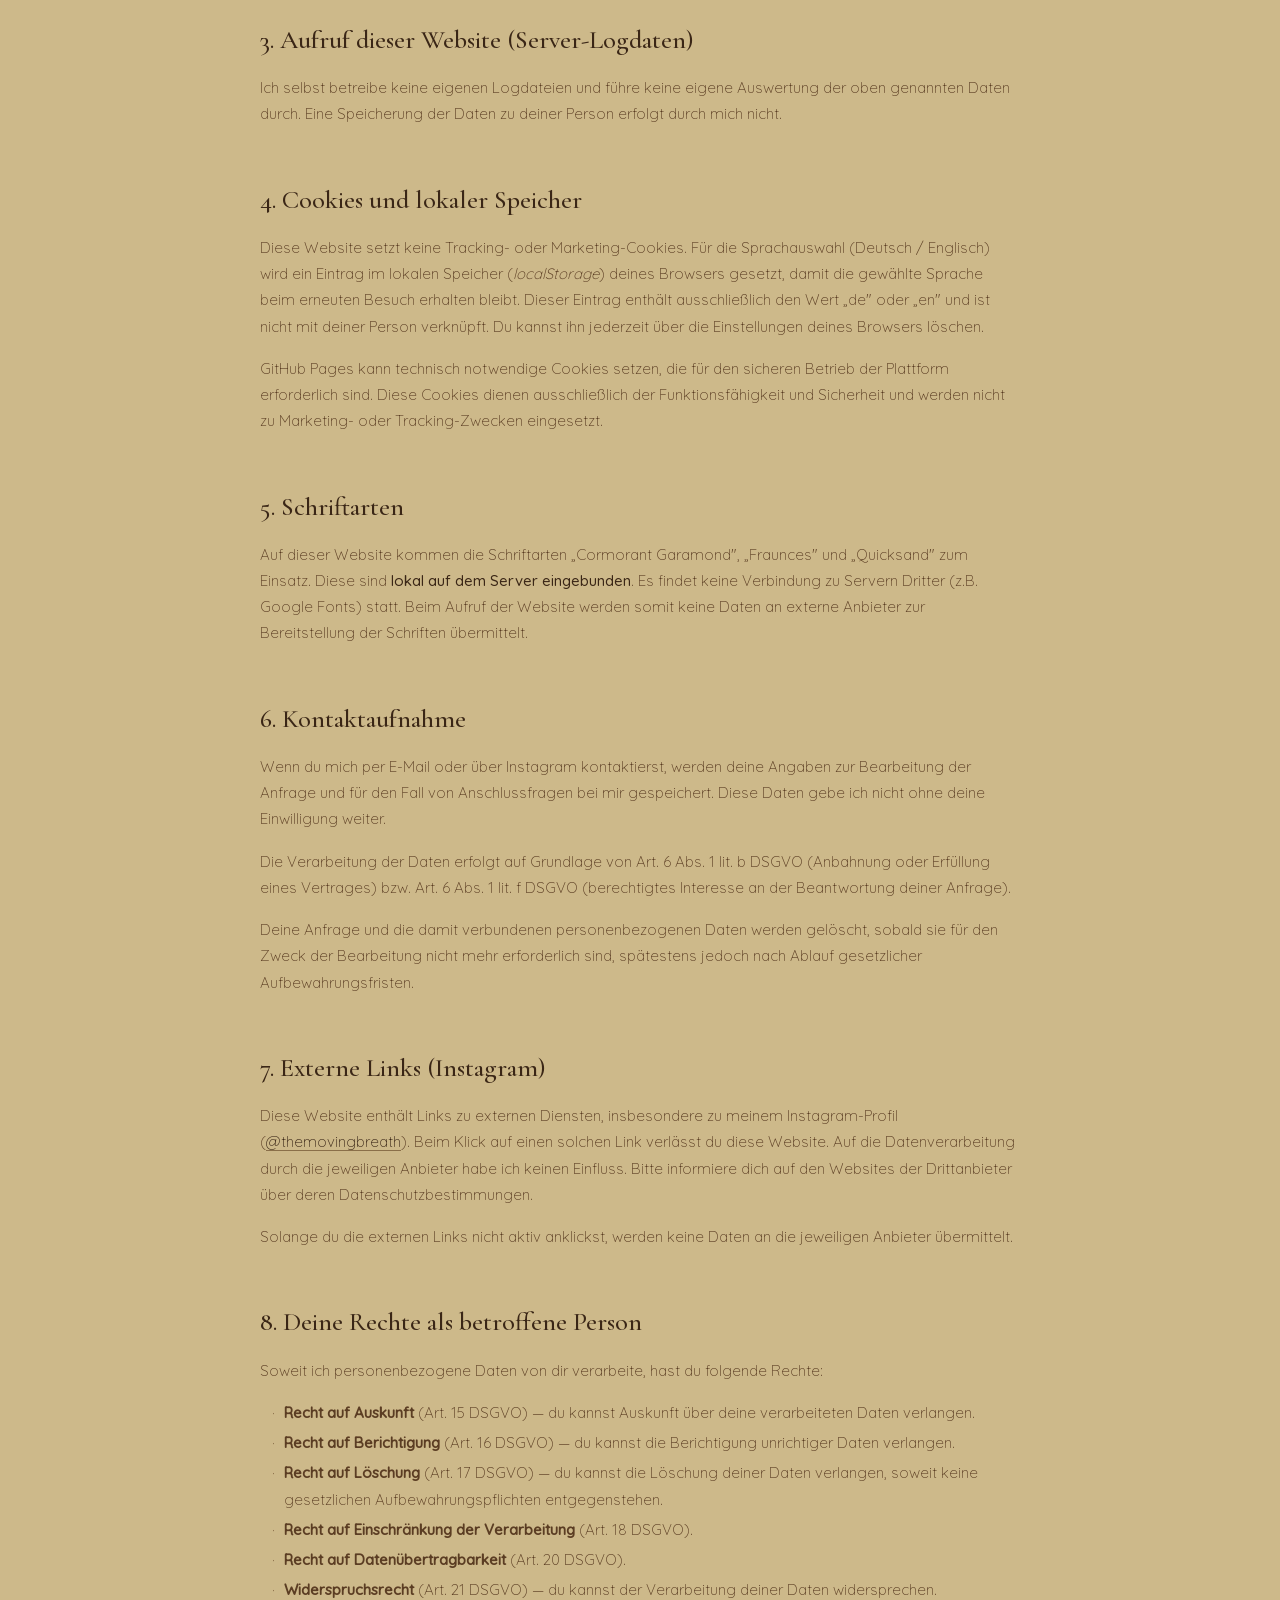
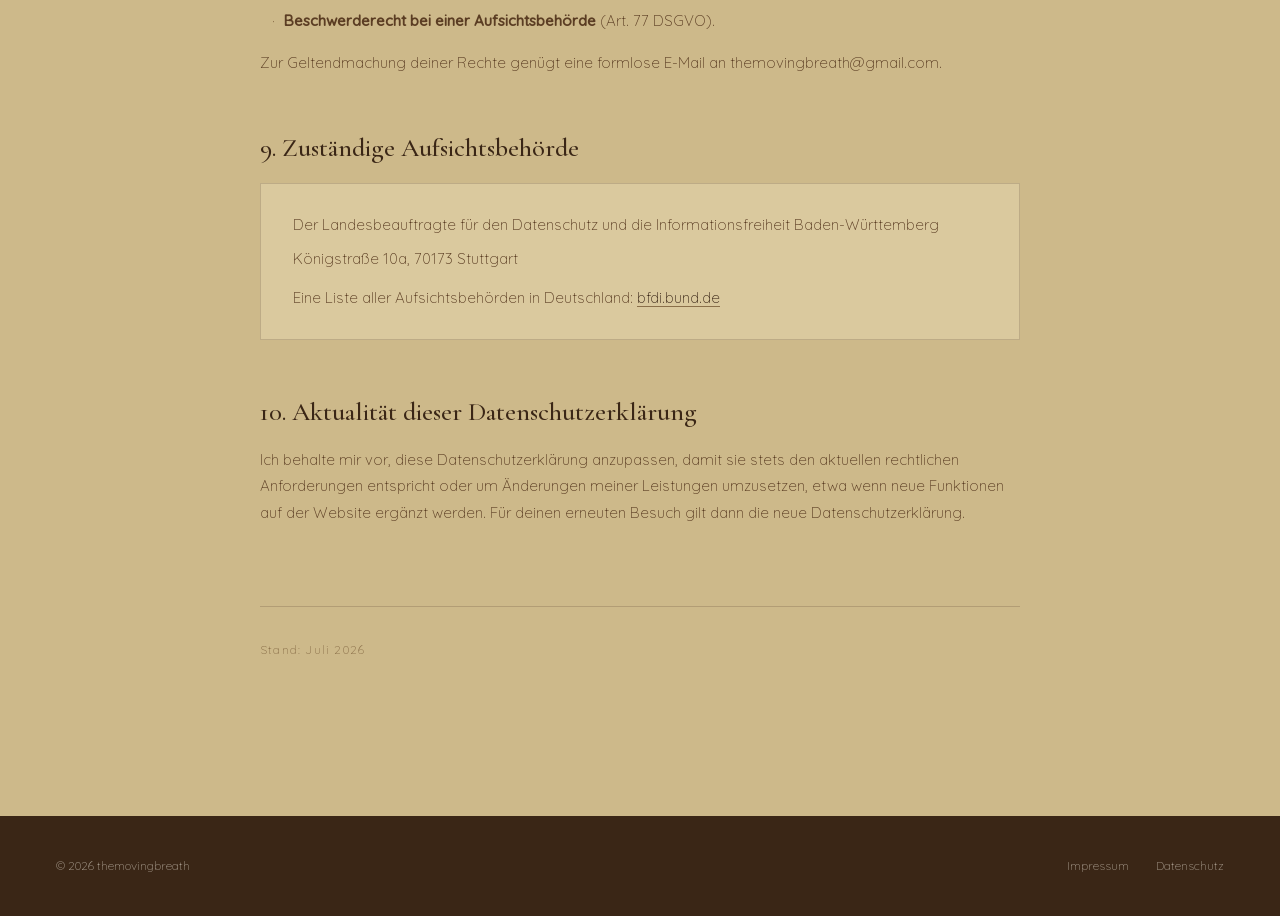
==== commit c0d34678: "Impressum & Datenschutzerklärung: Platzhalter durch echte Angaben ersetzt Name/Anschrift/E-Mail aus " ====
--- a/datenschutz.html
+++ b/datenschutz.html
@@ -303,13 +303,12 @@
     </p>
     <div class="legal-block">
       <p><strong>themovingbreath</strong></p>
-      <p><span class="placeholder">[PLATZHALTER: Vollständiger Name]</span></p>
-      <p><span class="placeholder">[PLATZHALTER: Straße und Hausnummer]</span></p>
-      <p><span class="placeholder">[PLATZHALTER: PLZ Stadt]</span></p>
+      <p>Luisa Zapf</p>
+      <p>Schillhof 5</p>
+      <p>79110 Freiburg im Breisgau</p>
       <p>Deutschland</p>
       <p style="margin-top: 12px;">
-        Telefon: <span class="placeholder">[PLATZHALTER: optional]</span><br>
-        E-Mail: <span class="placeholder">[PLATZHALTER: E-Mail-Adresse]</span>
+        E-Mail: themovingbreath@gmail.com
       </p>
     </div>
 
@@ -391,13 +390,13 @@
       <li><strong>Beschwerderecht bei einer Aufsichtsbehörde</strong> (Art. 77 DSGVO).</li>
     </ul>
     <p>
-      Zur Geltendmachung deiner Rechte genügt eine formlose E-Mail an <span class="placeholder">[PLATZHALTER: E-Mail-Adresse]</span>.
+      Zur Geltendmachung deiner Rechte genügt eine formlose E-Mail an themovingbreath@gmail.com.
     </p>
 
     <h2>9. Zuständige Aufsichtsbehörde</h2>
     <div class="legal-block">
-      <p><span class="placeholder">[PLATZHALTER: zuständige Landesdatenschutzbehörde des Bundeslandes — z.B. „Der Landesbeauftragte für den Datenschutz und die Informationsfreiheit Baden-Württemberg"]</span></p>
-      <p><span class="placeholder">[PLATZHALTER: Anschrift]</span></p>
+      <p>Der Landesbeauftragte für den Datenschutz und die Informationsfreiheit Baden-Württemberg</p>
+      <p>Königstraße 10a, 70173 Stuttgart</p>
       <p style="margin-top: 12px;">
         Eine Liste aller Aufsichtsbehörden in Deutschland: <a href="https://www.bfdi.bund.de/DE/Service/Anschriften/Laender/Laender-node.html" target="_blank" rel="noopener">bfdi.bund.de</a>
       </p>
@@ -409,7 +408,7 @@
     </p>
 
     <p class="last-update">
-      Stand: <span class="placeholder">[PLATZHALTER: Datum, z.B. „Mai 2026"]</span>
+      Stand: Juli 2026
     </p>
   </div>
 </main>
